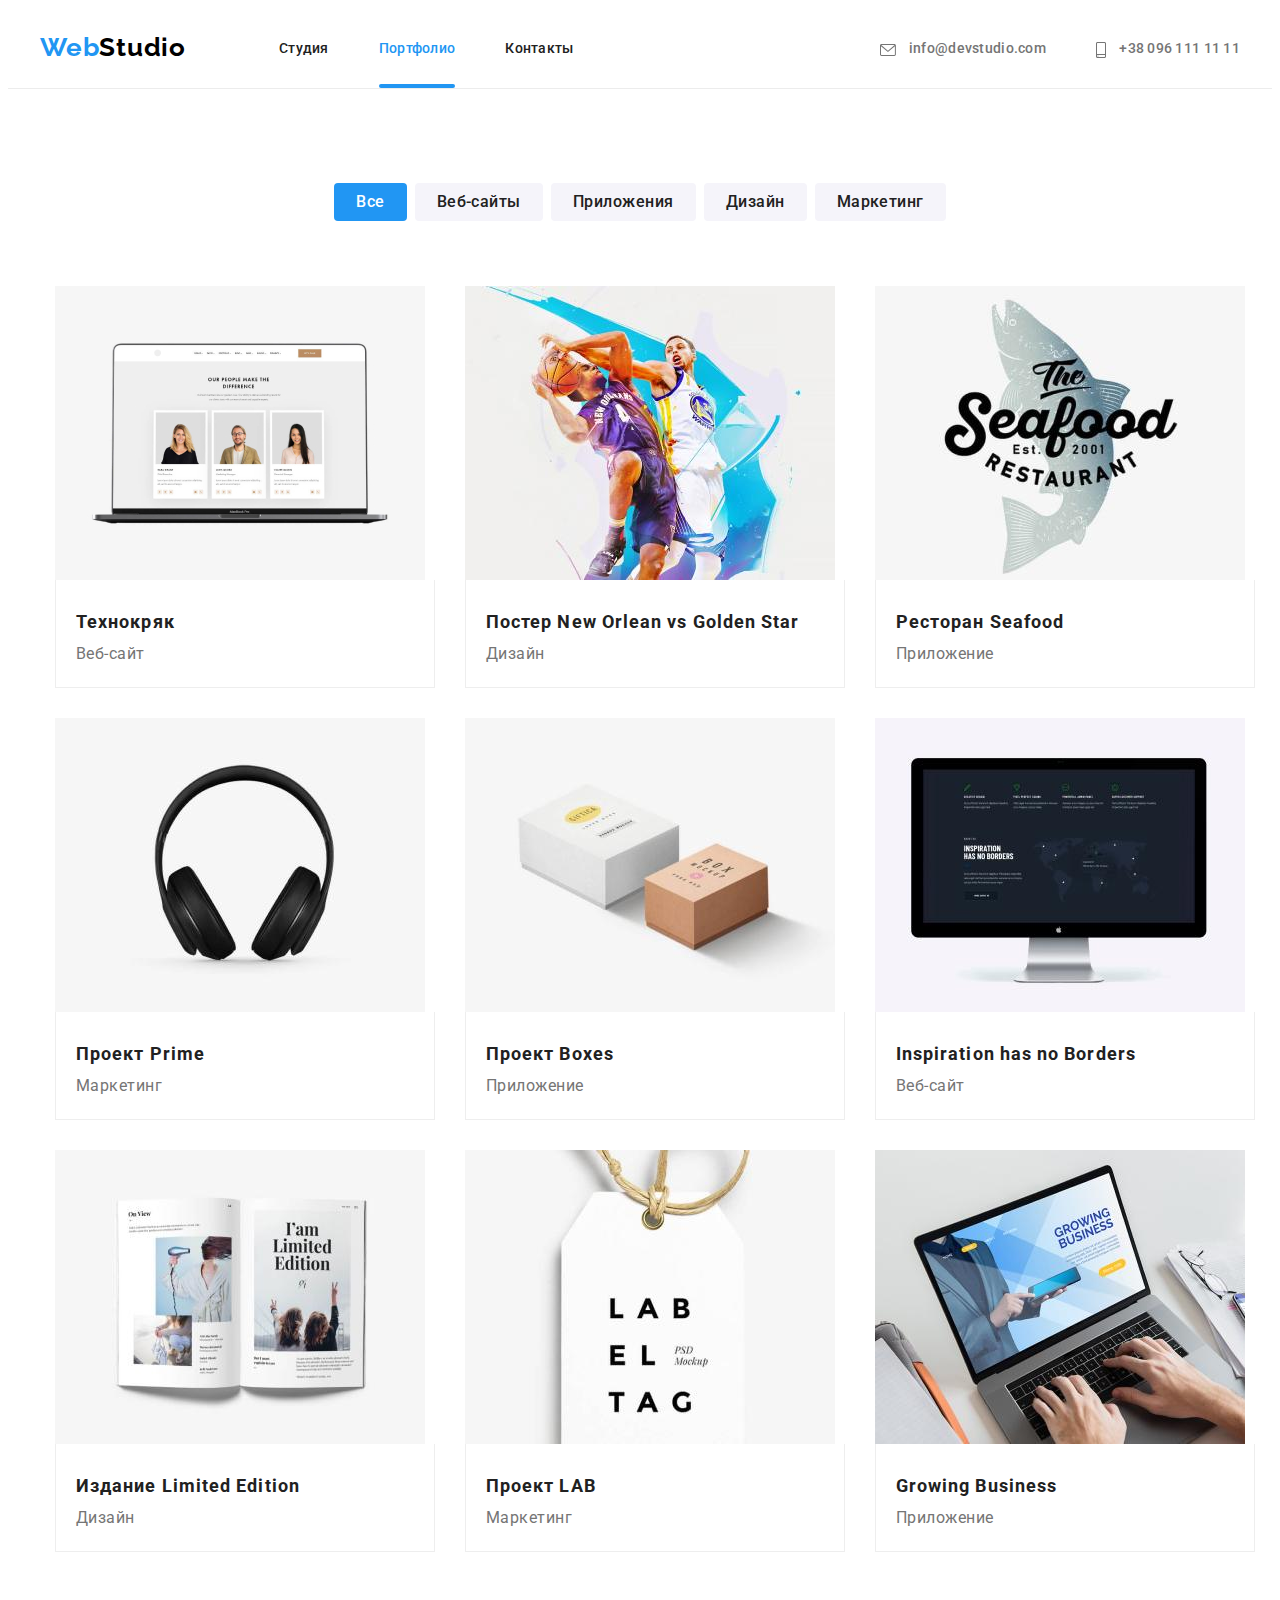
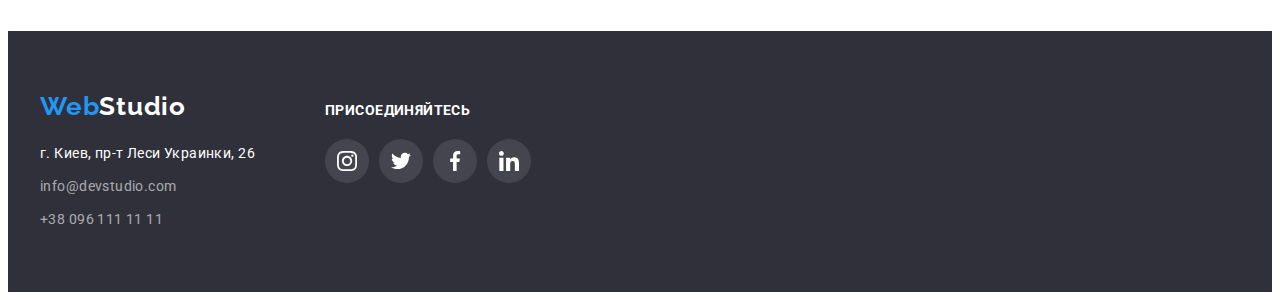
==== portfolio.html @ 4c64bd70 "hw5" ====
<!DOCTYPE html>
<html lang="ru">
  <head>
    <meta charset="UTF-8" />
    <meta http-equiv="X-UA-Compatible" content="IE=edge" />
    <meta name="viewport" content="width=device-width, initial-scale=1.0" />
    <title>Portfolio</title>
    <link rel="preconnect" href="https://fonts.googleapis.com" />
    <link rel="preconnect" href="https://fonts.gstatic.com" crossorigin />
    <link
      href="https://fonts.googleapis.com/css2?family=Raleway:wght@700&family=Roboto:wght@400;500;700;900&display=swap"
      rel="stylesheet"
    />
    <link
      rel="stylesheet"
      href="https://cdnjs.cloudflare.com/ajax/libs/modern-normalize/1.1.0/modern-normalize.min.css"
      integrity="sha512-wpPYUAdjBVSE4KJnH1VR1HeZfpl1ub8YT/NKx4PuQ5NmX2tKuGu6U/JRp5y+Y8XG2tV+wKQpNHVUX03MfMFn9Q=="
      crossorigin="anonymous"
      referrerpolicy="no-referrer"
    />
    <link rel="stylesheet" href="./css/style.css" />
  </head>
  <body>
    <header class="header">
      <div class="flex-header container">
        <nav class="header-navigation">
          <a class="header-logo link" href="">
            Web<span class="header-studio">Studio</span></a
          >
          <ul class="header-list list">
            <li class="header-item">
              <a href="./index.html" class="header-link link">Студия</a>
            </li>
            <li class="header-item">
              <a href="./portfolio.html" class="header-link link current"
                >Портфолио</a
              >
            </li>
            <li class="header-item">
              <a href="" class="header-link link">Контакты</a>
            </li>
          </ul>
        </nav>
        <ul class="header-curent list">
          <li class="header-items">
            <a href="mailto:info@devstudio.com" class="text-item link">
              <svg class="icon-header" width="16px" height="12px">
                <use href="./images/icons.svg#icon-envelope"></use>
              </svg>
              info@devstudio.com
            </a>
          </li>
          <li class="header-items">
            <a href="tel:+380961111111" class="text-item link">
              <svg class="icon-header" width="10px" height="16px">
                <use href="./images/icons.svg#icon-smartphone"></use>
              </svg>
              +38 096 111 11 11
            </a>
          </li>
        </ul>
      </div>
    </header>
    <main>
      <section class="section-list">
        <div class="container">
          <h1 hidden>Список</h1>
          <ul class="profile-list">
            <li><button type="button" class="list-btn active">Все</button></li>
            <li><button type="button" class="list-btn">Веб-сайты</button></li>
            <li><button type="button" class="list-btn">Приложения</button></li>
            <li><button type="button" class="list-btn">Дизайн</button></li>
            <li><button type="button" class="list-btn">Маркетинг</button></li>
          </ul>

          <ul class="portfolio-list">
            <li class="portfolio-item list" tabindex="0">
              <div class="portfolio-item-wrap">
                <img src="./images/img-1.jpg" width="370" height="294" alt="" />
                <p class="portfolio-item-text">
                  Технокряк это современная площадка распространения
                  коронавируса. Компании используют эту платформу для цифрового
                  шпионажа и атак на защищённые сервера конкурентов.
                </p>
              </div>
              <div class="portfolio-content">
                <h2 class="portfolio-title">Технокряк</h2>
                <p class="portfolio-text">Веб-сайт</p>
              </div>
            </li>
            <li class="portfolio-item list" tabindex="0">
              <div class="portfolio-item-wrap">
                <img src="./images/img-2.jpg" width="370" height="294" alt="" />
                <p class="portfolio-item-text">
                  Технокряк это современная площадка распространения
                  коронавируса. Компании используют эту платформу для цифрового
                  шпионажа и атак на защищённые сервера конкурентов.
                </p>
              </div>
              <div class="portfolio-content">
                <h2 class="portfolio-title">
                  Постер New Orlean vs Golden Star
                </h2>
                <p class="portfolio-text">Дизайн</p>
              </div>
            </li>
            <li class="portfolio-item list" tabindex="0">
              <div class="portfolio-item-wrap">
                <img src="./images/img-3.jpg" width="370" height="294" alt="" />
                <p class="portfolio-item-text">
                  Технокряк это современная площадка распространения
                  коронавируса. Компании используют эту платформу для цифрового
                  шпионажа и атак на защищённые сервера конкурентов.
                </p>
              </div>
              <div class="portfolio-content">
                <h2 class="portfolio-title">Ресторан Seafood</h2>
                <p class="portfolio-text">Приложение</p>
              </div>
            </li>
            <li class="portfolio-item list" tabindex="0">
              <div class="portfolio-item-wrap">
                <img src="./images/img-4.jpg" width="370" height="294" alt="" />
                <p class="portfolio-item-text">
                  Технокряк это современная площадка распространения
                  коронавируса. Компании используют эту платформу для цифрового
                  шпионажа и атак на защищённые сервера конкурентов.
                </p>
              </div>
              <div class="portfolio-content">
                <h2 class="portfolio-title">Проект Prime</h2>
                <p class="portfolio-text">Маркетинг</p>
              </div>
            </li>
            <li class="portfolio-item list" tabindex="0">
              <div class="portfolio-item-wrap">
                <img src="./images/img-5.jpg" width="370" height="294" alt="" />
                <p class="portfolio-item-text">
                  Технокряк это современная площадка распространения
                  коронавируса. Компании используют эту платформу для цифрового
                  шпионажа и атак на защищённые сервера конкурентов.
                </p>
              </div>
              <div class="portfolio-content">
                <h2 class="portfolio-title">Проект Boxes</h2>
                <p class="portfolio-text">Приложение</p>
              </div>
            </li>
            <li class="portfolio-item list" tabindex="0">
              <div class="portfolio-item-wrap">
                <img src="./images/img-6.jpg" width="370" height="294" alt="" />
                <p class="portfolio-item-text">
                  Технокряк это современная площадка распространения
                  коронавируса. Компании используют эту платформу для цифрового
                  шпионажа и атак на защищённые сервера конкурентов.
                </p>
              </div>
              <div class="portfolio-content">
                <h2 class="portfolio-title">Inspiration has no Borders</h2>
                <p class="portfolio-text">Веб-сайт</p>
              </div>
            </li>
            <li class="portfolio-item list" tabindex="0">
              <div class="portfolio-item-wrap">
                <img src="./images/img-7.jpg" width="370" height="294" alt="" />
                <p class="portfolio-item-text">
                  Технокряк это современная площадка распространения
                  коронавируса. Компании используют эту платформу для цифрового
                  шпионажа и атак на защищённые сервера конкурентов.
                </p>
              </div>
              <div class="portfolio-content">
                <h2 class="portfolio-title">Издание Limited Edition</h2>
                <p class="portfolio-text">Дизайн</p>
              </div>
            </li>
            <li class="portfolio-item list" tabindex="0">
              <div class="portfolio-item-wrap">
                <img src="./images/img-8.jpg" width="370" height="294" alt="" />
                <p class="portfolio-item-text">
                  Технокряк это современная площадка распространения
                  коронавируса. Компании используют эту платформу для цифрового
                  шпионажа и атак на защищённые сервера конкурентов.
                </p>
              </div>
              <div class="portfolio-content">
                <h2 class="portfolio-title">Проект LAB</h2>
                <p class="portfolio-text">Маркетинг</p>
              </div>
            </li>
            <li class="portfolio-item list" tabindex="0">
              <div class="portfolio-item-wrap">
                <img src="./images/img-9.jpg" width="370" height="294" alt="" />
                <p class="portfolio-item-text">
                  Технокряк это современная площадка распространения
                  коронавируса. Компании используют эту платформу для цифрового
                  шпионажа и атак на защищённые сервера конкурентов.
                </p>
              </div>
              <div class="portfolio-content">
                <h2 class="portfolio-title">Growing Business</h2>
                <p class="portfolio-text">Приложение</p>
              </div>
            </li>
          </ul>
        </div>
      </section>
    </main>
    <footer class="footer">
      <div class="container">
        <div class="footer-wrap">
          <div class="main-footer-info">
            <a class="footer-logo link" href="">
              Web<span class="footer-studio">Studio</span></a
            >
            <address>
              <ul class="footer-list list">
                <li>
                  <a
                    class="footer-link link"
                    href="https://www.google.com.ua/maps/place/%D0%B1%D1%83%D0%BB%D1%8C%D0%B2%D0%B0%D1%80+%D0%9B%D0%B5%D1%81%D1%96+%D0%A3%D0%BA%D1%80%D0%B0%D1%97%D0%BD%D0%BA%D0%B8,+26,+%D0%9A%D0%B8%D1%97%D0%B2,+02000/@50.4265841,30.5361971,17z/data=!3m1!4b1!4m5!3m4!1s0x40d4cf0e033ecbe9:0x57a4dffefec77da0!8m2!3d50.4265807!4d30.5383858!5m1!1e1?hl=uk"
                    >г. Киев, пр-т Леси Украинки, 26</a
                  >
                </li>
                <li>
                  <a class="footer-mail link" href="mailto:info@devstudio.com"
                    >info@devstudio.com</a
                  >
                </li>
                <li>
                  <a class="footer-tel link" href="tel:+380961111111"
                    >+38 096 111 11 11</a
                  >
                </li>
              </ul>
            </address>
          </div>
          <div class="social-footer-info">
            <p class="footer-title">присоединяйтесь</p>
            <ul class="social-footer-list list">
              <li class="social-footer-item">
                <a class="social-footer-link" href="">
                  <svg class="social-footer-svg" width="20" heigth="20">
                    <use href="./images/icons.svg#icon-instagram-2"></use>
                  </svg>
                </a>
              </li>
              <li class="social-footer-item">
                <a class="social-footer-link" href="">
                  <svg class="social-footer-svg" width="20" heigth="20">
                    <use href="./images/icons.svg#icon-twitter-1"></use>
                  </svg>
                </a>
              </li>
              <li class="social-footer-item">
                <a class="social-footer-link" href="">
                  <svg class="social-footer-svg" width="20" heigth="20">
                    <use href="./images/icons.svg#icon-facebook-1"></use>
                  </svg>
                </a>
              </li>
              <li class="social-footer-item">
                <a class="social-footer-link" href="">
                  <svg class="social-footer-svg" width="20" heigth="20">
                    <use href="./images/icons.svg#icon-linkedin-1"></use>
                  </svg>
                </a>
              </li>
            </ul>
          </div>
        </div>
      </div>
    </footer>
  </body>
</html>
---- css/style.css ----
:root {
  --main-title-color: #ffffff;
  --second-title-color: #212121;
  --first-text-color: #757575;
  --second-text-color: rgba(255, 255, 255, 0.6);
  --first-button-color: #2196f3;
}
body {
  font-family: Roboto, sans-serif;
  background-color: var(--main-title-color);
  color: var(--second-title-color);
}
p,
h1,
h2,
h3,
h4,
h5,
h6 {
  margin: 0 auto;
}

ul {
  padding: 0;
  margin: 0;
}
.flex-header.container {
  display: flex;
  justify-content: space-between;
  align-items: center;
}
.container {
  max-width: 1200px;
  margin: 0 auto;
  padding: 0 15px;
}
img {
  display: block;
  max-width: 100%;
  height: auto;
}
.header {
  border-bottom: 1px solid #ececec;
}
.header-navigation {
  display: inline-flex;
  align-items: center;
}

.header-list {
  display: flex;
}

.header-curent {
  display: inline-flex;
  align-items: center;
}

.list {
  list-style: none;
}
.link {
  text-decoration: none;
}

/*--------------HEADER----------*/
.header-logo {
  font-family: Raleway;
  font-style: normal;
  font-weight: 700;
  font-size: 26px;
  line-height: 1.19;
  letter-spacing: 0.03em;
  color: var(--first-button-color);
  margin-right: 93px;
  padding-top: 24px;
  padding-bottom: 25px;
}
.header-item {
  margin-right: 50px;
}
.header-list li:last-child {
  margin-right: 0;
}

.header-studio {
  font-family: Raleway;
  font-style: normal;
  font-weight: 700;
  font-size: 26px;
  line-height: 1.19;
  letter-spacing: 0.03em;
  color: #000000;
}
.header-link {
  font-family: Roboto;
  font-weight: 500;
  font-size: 14px;
  line-height: 1.14;
  letter-spacing: 0.02em;
  color: var(--second-title-color);
  padding-top: 32px;
  padding-bottom: 32px;
  position: relative;
}
.header-link:hover,
.header-link:focus,
.text-item:hover,
.text-item:focus {
  color: var(--first-button-color);
  transition: color 250ms linear;
  transition-timing-function: cubic-bezier(0.4, 0, 0.2, 1);
}
.header-link.current {
  color: var(--first-button-color);
}
.header-link.current::after {
  content: "";
  width: 100%;
  height: 4px;
  background-color: #2196f3;
  border-radius: 10px;
  position: absolute;
  left: 0;
  bottom: 0;
}
.header-curent li:last-child {
  margin: 0;
}
.text-item {
  font-family: Roboto;
  font-weight: 500;
  font-size: 14px;
  line-height: 1.14;
  letter-spacing: 0.02em;
  color: var(--first-text-color);

  padding-top: 32px;
  padding-bottom: 32px;
}
.header-items {
  margin-right: 50px;
}
.icon-header {
  align-items: center;
  justify-content: center;
  margin-right: 10px;
  fill: currentColor;
  vertical-align: middle;
}

/*----------------HERO--------------*/
.hero {
  background: #2f303a;
  background-image: linear-gradient(
      rgba(47, 48, 58, 0.4),
      rgba(47, 48, 58, 0.4)
    ),
    url(../images/hero-btn.jpg);
  background-size: cover;
  background-position: center;
  padding: 200px 0;
  text-align: center;
  max-width: 1600px;
  margin: 0 auto;
}
.hero-title {
  font-family: Roboto;
  font-weight: 900;
  font-size: 44px;
  line-height: 1.36;
  letter-spacing: 0.06em;
  text-transform: uppercase;
  color: #ffffff;
  margin-bottom: 30px;
  width: 698px;
}
.hero-btn {
  cursor: pointer;
  background-color: var(--first-button-color);
  font-family: inherit;
  font-style: normal;
  font-weight: 700;
  font-size: 16px;
  line-height: 1.88;
  letter-spacing: 0.06em;
  color: var(--main-title-color);
  border: 0;
  border-radius: 4px;
  padding-top: 10px;
  padding-bottom: 10px;
  padding-left: 32px;
  padding-right: 32px;
}
.hero-btn:hover,
.hero-btn:focus {
  background-color: #188ce8;
}
.svg-features {
  display: flex;
  align-items: center;
  justify-content: center;
  margin-bottom: 30px;
  width: 270px;
  height: 120px;
  background-color: #f5f4fa;
  border-radius: 4px;
}
.svg-main {
  display: flex;
  width: 70px;
  height: 70px;
}
.title-features {
  font-style: normal;
  font-weight: 700;
  font-size: 14px;
  line-height: 1.14;
  letter-spacing: 0.03em;
  text-transform: uppercase;
  color: #212121;
  margin-bottom: 10px;
}
.text-list li {
  width: 270px;
}
.team-section {
  padding-bottom: 92px;
}
.heading {
  margin-bottom: 50px;
}
.text {
  font-size: 14px;
  line-height: 1.71;
  letter-spacing: 0.03em;
  color: var(--first-text-color);
}
.heading {
  font-weight: 700;
  font-size: 36px;
  line-height: 1.16;
  text-align: center;
  letter-spacing: 0.03em;
  color: var(--second-title-color);
}
.lists-item:hover .list-top-text {
  transform: translateY(0);
}
.lists-item-wrap {
  position: relative;
}
.list-top-text {
  position: absolute;
  width: 100%;
  bottom: 0;
  left: 0;
  font-size: 14px;
  font-weight: bold;
  line-height: 1.14;
  text-align: center;
  letter-spacing: 0.03em;
  text-transform: uppercase;
  color: #ffffff;
  background: rgba(47, 48, 58, 0.8);
  padding-left: 82px;
  padding-bottom: 27px;
  padding-top: 27px;
  padding-right: 83px;
  /* transform: translateY(100%); */
  /* transition: transform 250ms cubic-bezier(0.4, 0, 0.2, 1); */
}
/*--------------TEAM-------------*/
.team {
  background: #f5f4fa;
  padding: 92px 0;
}

.team-list {
  font-weight: 700;
  font-size: 36px;
  line-height: 1.16;
  text-align: center;
  letter-spacing: 0.03em;
  color: var(--second-title-color);
  margin-bottom: 50px;
}

.list-title {
  font-weight: 500;
  font-size: 16px;
  line-height: 1.19;
  letter-spacing: 0.03em;
  color: var(--second-title-color);
  margin-bottom: 10px;
}
.list-item {
  font-size: 16px;
  line-height: 1.19;
  letter-spacing: 0.03em;
  color: var(--first-text-color);
}
.team-text {
  display: flex;
  padding: 0 15px;
}
.team-text li:last-child {
  margin-right: 0;
}

.team-info {
  padding: 30px 0;
  text-align: center;
  padding-left: 32px;
  padding-right: 32px;
}

.team-text .team-text-item {
  background: var(--main-title-color);
  display: inline-block;
  max-width: 270px;
  width: 100%;
  margin-right: 30px;
  box-shadow: 0px 1px 3px rgba(0, 0, 0, 0.12), 0px 1px 1px rgba(0, 0, 0, 0.14),
    0px 2px 1px rgba(0, 0, 0, 0.2);
  border-radius: 0px 0px 4px 4px;
}

.features {
  padding-top: 94px;
  padding-bottom: 94px;
}

.lists li:last-child {
  margin-right: 0;
}
.lists li {
  margin-right: 30px;
}

.lists {
  display: flex;
}
.team-social-list {
  display: flex;
  align-items: center;
  justify-content: center;
  padding: 0px;
  padding-top: 16px;
}
.team-social-item {
  width: 44px;
  height: 44px;
  margin-right: 10px;
}
.team-social-link {
  width: 100%;
  height: 100%;
  border-radius: 50%;
  justify-content: center;
  display: flex;
  align-items: center;
  color: #afb1b8;
}
.team-social-link:hover,
.team-social-link:focus {
  background: var(--first-button-color);
  color: var(--main-title-color);
}
.team-social-link-svg {
  width: 20px;
  height: 20px;
  background-color: transparent;
  fill: currentColor;
  transition: color 250ms;
}
.portfolio-item {
  margin: 15px;
  width: calc(33% - 26px);
  position: relative;
  cursor: pointer;
}

.portfolio-item img {
  max-width: 370px;
  width: 100%;
  display: block;
}

.portfolio-list {
  display: flex;
  flex-wrap: wrap;
  margin-right: -30px;
  margin-bottom: -30px;
}
.portfolio-content {
  border-left: 1px solid #eeeeee;
  border-right: 1px solid #eeeeee;
  border-bottom: 1px solid #eeeeee;
  padding: 24px 20px 24px;
}
.clients-link:hover,
.clients-link:focus {
  color: var(--first-button-color);
  border: 1px solid var(--first-button-color);
  transition: color 250ms linear;
  transition: color 250ms linear, border-color 250ms;
  transition-timing-function: cubic-bezier(5.4, 0, 0.2, 1);
}
.portfolio-item:hover,
.portfolio-item:focus {
  box-shadow: 0px 1px 1px rgba(0, 0, 0, 0.12), 0px 4px 4px rgba(0, 0, 0, 0.06),
    1px 4px 6px rgba(0, 0, 0, 0.16);
}

/*---------------FOOTER----------*/
.footer {
  background: #2f303a;
  padding: 60px 0px;
}
.footer-logo {
  font-family: Raleway;
  font-style: normal;
  font-weight: 700;
  font-size: 26px;
  line-height: 1.19;
  letter-spacing: 0.03em;
  color: var(--first-button-color);
  display: block;
  margin-bottom: 20px;
}
.footer-studio {
  font-family: Raleway;
  font-style: normal;
  font-weight: 700;
  font-size: 26px;
  line-height: 1.19;
  letter-spacing: 0.03em;
  color: #ffffff;
}
.footer-link {
  font-family: Roboto;
  font-style: normal;
  font-weight: normal;
  font-size: 14px;
  line-height: 1.71;
  letter-spacing: 0.03em;
  color: var(--main-title-color);
  margin-bottom: 9px;
}
.footer-mail {
  font-family: Roboto;
  font-style: normal;
  font-weight: normal;
  font-size: 14px;
  line-height: 1.71;
  letter-spacing: 0.03em;
  color: rgba(255, 255, 255, 0.6);
}
.footer-tel {
  font-family: Roboto;
  font-style: normal;
  font-weight: normal;
  font-size: 14px;
  line-height: 1.71;
  letter-spacing: 0.03em;
  color: rgba(255, 255, 255, 0.6);
}
.footer-mail:hover,
.footer-mail:focus,
.footer-tel:hover,
.footer-tel:focus,
.footer-link:hover,
.footer-link:focus {
  color: var(--first-button-color);
  transition: color 250ms linear;
  transition-timing-function: cubic-bezier(0.4, 0, 0.2, 1);
}

.footer-list li {
  margin-bottom: 9px;
}
.footer-list li:last-child {
  margin-bottom: 0;
}
.footer-wrap {
  display: flex;
}
.section-title {
  font-weight: 700;
  font-size: 36px;
  line-height: 42px;
  text-align: center;
  letter-spacing: 0.03em;
  color: var(--second-title-color);
  margin-bottom: 50px;
}
.section-clients {
  display: block;
  text-align: center;
  padding: 94px 0;
}
.regular-clients-list {
  display: flex;
  justify-content: center;
  padding: 0 15px;
}
.regular-clients-item:not(:last-child) {
  margin-right: 30px;
}
.clients-link {
  display: flex;
  justify-content: center;
  align-items: center;
  width: 170px;
  height: 92px;
  border: 1px solid #afb1b8;
  border-radius: 4px;
  color: #afb1b8;
}
.clients-svg {
  width: 106px;
  height: 60px;
  fill: currentColor;
}
.footer-wrap {
  display: flex;
  align-items: baseline;
}
.footer-title {
  font-weight: 700;
  font-size: 14px;
  line-height: 1.14;
  letter-spacing: 0.03em;
  text-transform: uppercase;
  color: var(--main-title-color);
  justify-content: center;
  margin-bottom: 20px;
}
.social-footer-list {
  display: flex;
}
.social-footer-link:hover,
.social-footer-link:focus {
  background: var(--first-button-color);
  transition: color 250ms linear, background-color 250ms linear;
  transition-timing-function: cubic-bezier(0.4, 0, 0.2, 1);
}
.social-footer-item {
  width: 44px;
  height: 44px;
  border-radius: 50%;
}
.social-footer-link {
  width: 100%;
  height: 100%;
  display: flex;
  justify-content: center;
  align-items: center;
  border-radius: 50%;
  background-color: rgba(255, 255, 255, 0.1);
  margin-right: 10px;
}
.social-footer-svg {
  fill: var(--main-title-color);
  width: 20px;
  height: 20px;
}
.social-footer-info {
  justify-content: center;
  margin-left: 70px;
}

.social-footer-item:not(:last-child) {
  margin-right: 10px;
}
/*---------------PORTFOLIO--------*/
.list-btn {
  cursor: pointer;
  border: 0;
  background: #f5f4fa;
  border-radius: 4px;
  font-family: Roboto;
  font-style: normal;
  font-weight: 500;
  font-size: 16px;
  line-height: 1.62;
  letter-spacing: 0.03em;
  color: var(--second-title-color);
  padding: 6px 22px 6px 22px;
}

.list-btn:hover,
.list-btn:focus {
  color: var(--main-title-color);
  background: var(--first-button-color);
  box-shadow: 0px 1px 1px rgba(0, 0, 0, 0.12), 0px 4px 4px rgba(0, 0, 0, 0.06),
    1px 4px 6px rgba(0, 0, 0, 0.16);
  transition: color 250ms linear, background-color 250ms linear;
  transition-timing-function: cubic-bezier(5.4, 0, 0.2, 1);
}
.active {
  background: var(--first-button-color);
  color: var(--main-title-color);
}
.portfolio-item-wrap {
  position: relative;
  overflow: hidden;
}
.portfolio-item-text {
  font-style: normal;
  font-weight: normal;
  font-size: 18px;
  line-height: 1.56;
  letter-spacing: 0.03em;
  color: #ffffff;
  background: rgba(33, 150, 243, 0.9);
  position: absolute;
  top: 0;
  left: 0;
  padding: 63px 24px 63px 24px;
  transform: translateY(100%);
}
.portfolio-item:hover .portfolio-item-text {
  transform: translateY(0);
  transition: 250ms linear;
  transition-timing-function: cubic-bezier(5.4, 0, 0.2, 1);
}
.portfolio-title {
  font-weight: 700;
  font-size: 18px;
  line-height: 2;
  letter-spacing: 0.06em;
  color: var(--second-title-color);
  margin-bottom: 4px;
}
.portfolio-text {
  font-weight: normal;
  font-size: 16px;
  line-height: 1.19;
  letter-spacing: 0.03em;
  color: var(--first-text-color);
}
.profile-list li {
  margin-right: 8px;
}
.profile-list li:last-child {
  margin: 0;
}
.profile-list {
  display: flex;
  justify-content: center;
  list-style: none;
  margin-bottom: 50px;
}

.section-list {
  padding: 94px 0;
}
.backdrop {
  width: 100vw;
  height: 100vh;
  background: rgba(0, 0, 0, 0.2);
  position: fixed;
  top: 0;
  left: 0;
}
.modal {
  width: 500px;
  min-height: 500px;
  background-color: #ffffff;
  border-radius: 4px;
  position: absolute;
  top: 50%;
  left: 50%;
  transform: translate(-50%, -50%);
}
.icon-close {
  width: 18px;
  height: 18px;
}
.modal-close {
  cursor: pointer;
  position: absolute;
  top: 10px;
  right: 10px;
  width: 30px;
  height: 30px;
  background-color: transparent;
  border: 1px solid rgba(0, 0, 0, 0.1);
  border-radius: 50%;
  display: flex;
  align-items: center;
  justify-content: center;
}
.is-hidden {
  visibility: hidden;
  opacity: 0;
  pointer-events: none;
}
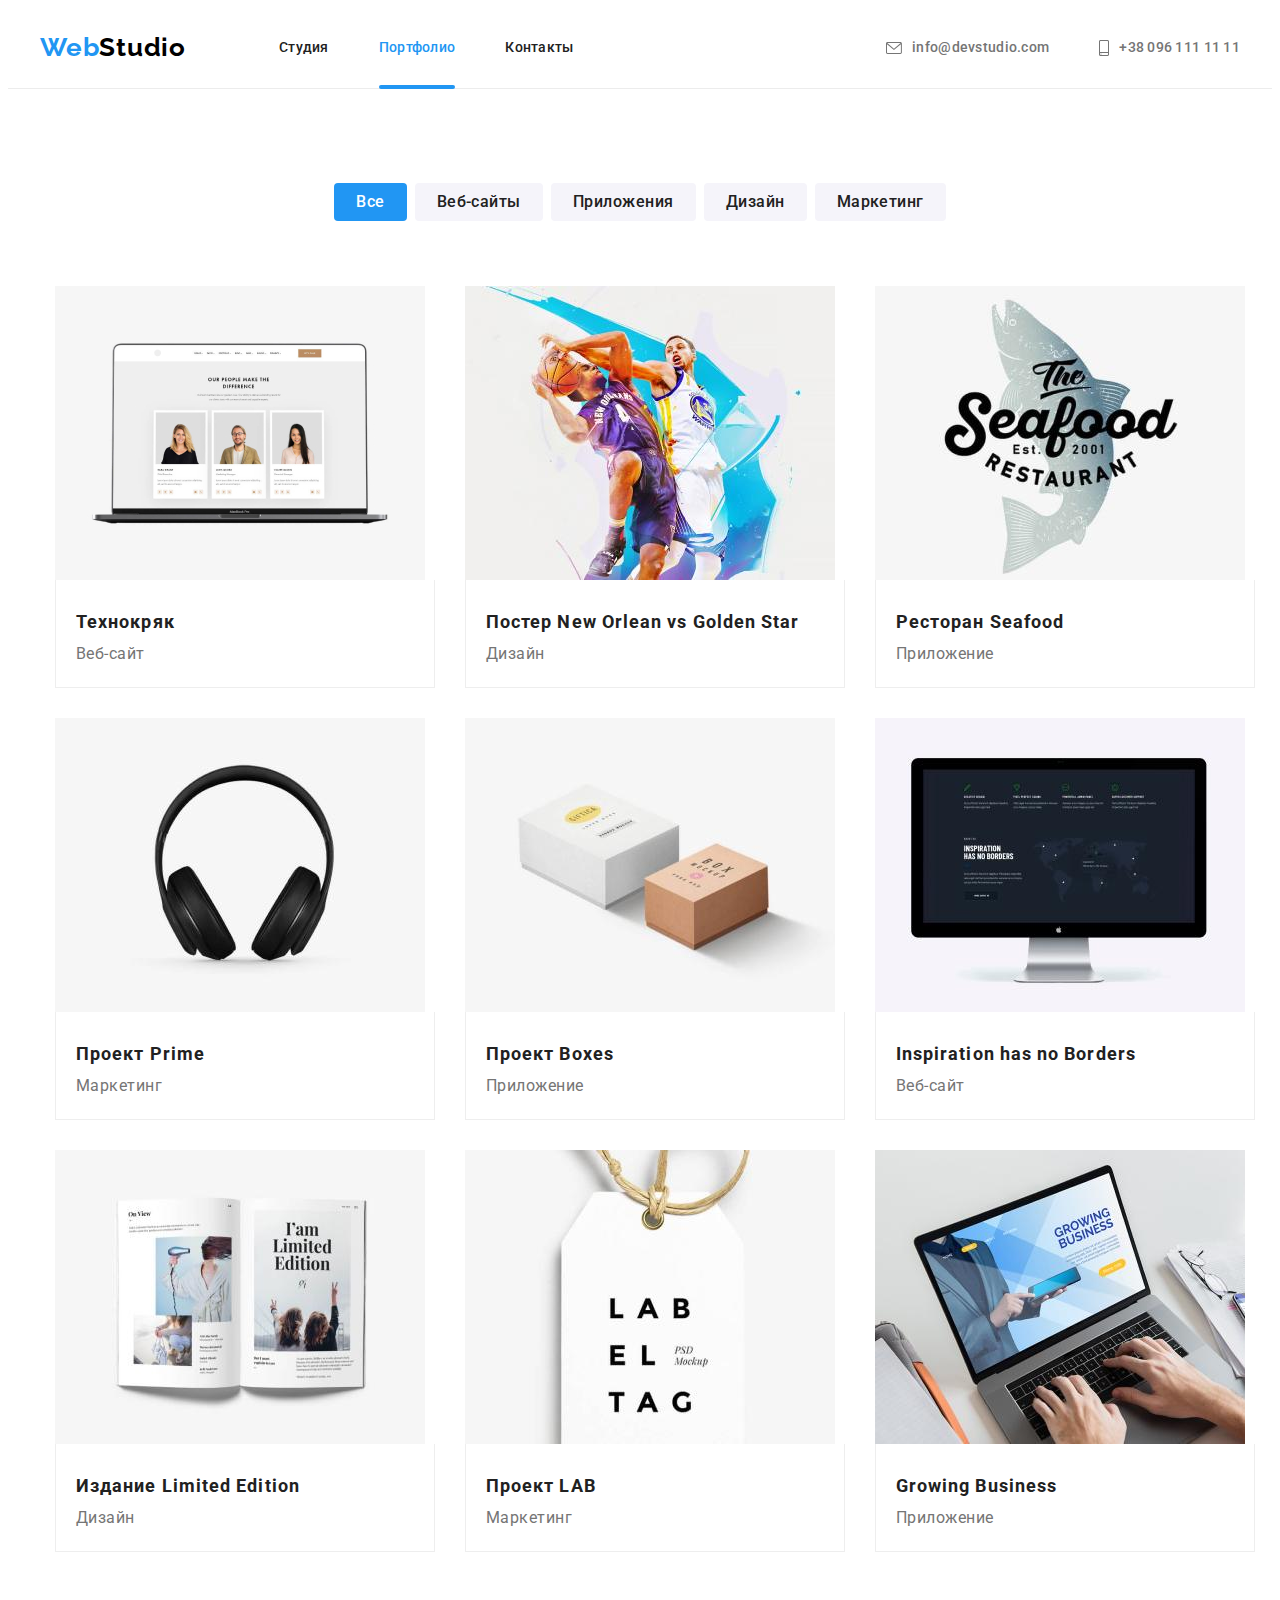
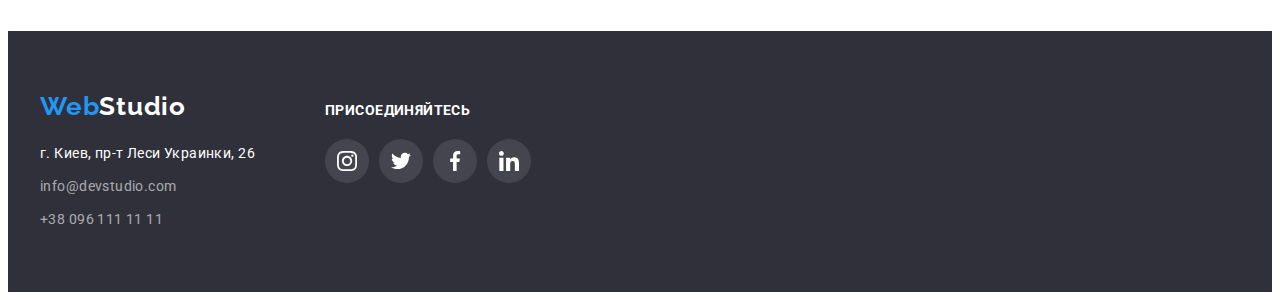
==== commit f5cf36dc: "hw5" ====
--- a/portfolio.html
+++ b/portfolio.html
@@ -74,19 +74,26 @@
           </ul>
 
           <ul class="portfolio-list">
-            <li class="portfolio-item list" tabindex="0">
-              <div class="portfolio-item-wrap">
-                <img src="./images/img-1.jpg" width="370" height="294" alt="" />
-                <p class="portfolio-item-text">
-                  Технокряк это современная площадка распространения
-                  коронавируса. Компании используют эту платформу для цифрового
-                  шпионажа и атак на защищённые сервера конкурентов.
-                </p>
-              </div>
-              <div class="portfolio-content">
-                <h2 class="portfolio-title">Технокряк</h2>
-                <p class="portfolio-text">Веб-сайт</p>
-              </div>
+            <li class="portfolio-item list">
+              <a href="" class="portfolio-link link">
+                <div class="portfolio-item-wrap">
+                  <img
+                    src="./images/img-1.jpg"
+                    width="370"
+                    height="294"
+                    alt=""
+                  />
+                  <p class="portfolio-item-text">
+                    Технокряк это современная площадка распространения
+                    коронавируса. Компании используют эту платформу для
+                    цифрового шпионажа и атак на защищённые сервера конкурентов.
+                  </p>
+                </div>
+                <div class="portfolio-content">
+                  <h2 class="portfolio-title">Технокряк</h2>
+                  <p class="portfolio-text">Веб-сайт</p>
+                </div>
+              </a>
             </li>
             <li class="portfolio-item list" tabindex="0">
               <div class="portfolio-item-wrap">
@@ -240,28 +247,28 @@
             <ul class="social-footer-list list">
               <li class="social-footer-item">
                 <a class="social-footer-link" href="">
-                  <svg class="social-footer-svg" width="20" heigth="20">
+                  <svg class="social-footer-svg">
                     <use href="./images/icons.svg#icon-instagram-2"></use>
                   </svg>
                 </a>
               </li>
               <li class="social-footer-item">
                 <a class="social-footer-link" href="">
-                  <svg class="social-footer-svg" width="20" heigth="20">
+                  <svg class="social-footer-svg">
                     <use href="./images/icons.svg#icon-twitter-1"></use>
                   </svg>
                 </a>
               </li>
               <li class="social-footer-item">
                 <a class="social-footer-link" href="">
-                  <svg class="social-footer-svg" width="20" heigth="20">
+                  <svg class="social-footer-svg">
                     <use href="./images/icons.svg#icon-facebook-1"></use>
                   </svg>
                 </a>
               </li>
               <li class="social-footer-item">
                 <a class="social-footer-link" href="">
-                  <svg class="social-footer-svg" width="20" heigth="20">
+                  <svg class="social-footer-svg">
                     <use href="./images/icons.svg#icon-linkedin-1"></use>
                   </svg>
                 </a>
--- a/css/style.css
+++ b/css/style.css
@@ -93,7 +93,6 @@
   color: #000000;
 }
 .header-link {
-  font-family: Roboto;
   font-weight: 500;
   font-size: 14px;
   line-height: 1.14;
@@ -102,14 +101,17 @@
   padding-top: 32px;
   padding-bottom: 32px;
   position: relative;
+  display: flex;
+  align-items: center;
+  transition-property: color;
+  transition-duration: 250ms;
+  transition-timing-function: cubic-bezier(0.4, 0, 0.2, 1);
 }
 .header-link:hover,
 .header-link:focus,
 .text-item:hover,
 .text-item:focus {
   color: var(--first-button-color);
-  transition: color 250ms linear;
-  transition-timing-function: cubic-bezier(0.4, 0, 0.2, 1);
 }
 .header-link.current {
   color: var(--first-button-color);
@@ -122,21 +124,24 @@
   border-radius: 10px;
   position: absolute;
   left: 0;
-  bottom: 0;
+  bottom: -1px;
 }
 .header-curent li:last-child {
   margin: 0;
 }
 .text-item {
-  font-family: Roboto;
   font-weight: 500;
   font-size: 14px;
   line-height: 1.14;
   letter-spacing: 0.02em;
   color: var(--first-text-color);
-
+  display: flex;
+  align-items: center;
   padding-top: 32px;
   padding-bottom: 32px;
+  transition-property: color;
+  transition-duration: 250ms;
+  transition-timing-function: cubic-bezier(0.4, 0, 0.2, 1);
 }
 .header-items {
   margin-right: 50px;
@@ -252,7 +257,11 @@
 }
 .list-top-text {
   position: absolute;
-  width: 100%;
+  display: flex;
+  width: 370px;
+  height: 70px;
+  align-items: center;
+  justify-content: center;
   bottom: 0;
   left: 0;
   font-size: 14px;
@@ -263,10 +272,7 @@
   text-transform: uppercase;
   color: #ffffff;
   background: rgba(47, 48, 58, 0.8);
-  padding-left: 82px;
-  padding-bottom: 27px;
-  padding-top: 27px;
-  padding-right: 83px;
+
   /* transform: translateY(100%); */
   /* transition: transform 250ms cubic-bezier(0.4, 0, 0.2, 1); */
 }
@@ -299,6 +305,7 @@
   line-height: 1.19;
   letter-spacing: 0.03em;
   color: var(--first-text-color);
+  margin-bottom: 16px;
 }
 .team-text {
   display: flex;
@@ -346,7 +353,6 @@
   align-items: center;
   justify-content: center;
   padding: 0px;
-  padding-top: 16px;
 }
 .team-social-item {
   width: 44px;
@@ -361,6 +367,9 @@
   display: flex;
   align-items: center;
   color: #afb1b8;
+  transition-property: color, background-color;
+  transition-duration: 250ms;
+  transition-timing-function: cubic-bezier(0.4, 0, 0.2, 1);
 }
 .team-social-link:hover,
 .team-social-link:focus {
@@ -372,13 +381,15 @@
   height: 20px;
   background-color: transparent;
   fill: currentColor;
-  transition: color 250ms;
 }
 .portfolio-item {
   margin: 15px;
   width: calc(33% - 26px);
   position: relative;
   cursor: pointer;
+  transition-property: box-shadow, color;
+  transition-duration: 250ms;
+  transition-timing-function: cubic-bezier(0.4, 0, 0.2, 1);
 }
 
 .portfolio-item img {
@@ -403,12 +414,9 @@
 .clients-link:focus {
   color: var(--first-button-color);
   border: 1px solid var(--first-button-color);
-  transition: color 250ms linear;
-  transition: color 250ms linear, border-color 250ms;
-  transition-timing-function: cubic-bezier(5.4, 0, 0.2, 1);
-}
-.portfolio-item:hover,
-.portfolio-item:focus {
+}
+.portfolio-link:hover,
+.portfolio-link:focus {
   box-shadow: 0px 1px 1px rgba(0, 0, 0, 0.12), 0px 4px 4px rgba(0, 0, 0, 0.06),
     1px 4px 6px rgba(0, 0, 0, 0.16);
 }
@@ -430,7 +438,6 @@
   margin-bottom: 20px;
 }
 .footer-studio {
-  font-family: Raleway;
   font-style: normal;
   font-weight: 700;
   font-size: 26px;
@@ -439,7 +446,6 @@
   color: #ffffff;
 }
 .footer-link {
-  font-family: Roboto;
   font-style: normal;
   font-weight: normal;
   font-size: 14px;
@@ -447,24 +453,31 @@
   letter-spacing: 0.03em;
   color: var(--main-title-color);
   margin-bottom: 9px;
+  transition-property: color;
+  transition-duration: 250ms;
+  transition-timing-function: cubic-bezier(0.4, 0, 0.2, 1);
 }
 .footer-mail {
-  font-family: Roboto;
   font-style: normal;
   font-weight: normal;
   font-size: 14px;
   line-height: 1.71;
   letter-spacing: 0.03em;
   color: rgba(255, 255, 255, 0.6);
+  transition-property: color;
+  transition-duration: 250ms;
+  transition-timing-function: cubic-bezier(0.4, 0, 0.2, 1);
 }
 .footer-tel {
-  font-family: Roboto;
   font-style: normal;
   font-weight: normal;
   font-size: 14px;
   line-height: 1.71;
   letter-spacing: 0.03em;
   color: rgba(255, 255, 255, 0.6);
+  transition-property: color;
+  transition-duration: 250ms;
+  transition-timing-function: cubic-bezier(0.4, 0, 0.2, 1);
 }
 .footer-mail:hover,
 .footer-mail:focus,
@@ -473,8 +486,6 @@
 .footer-link:hover,
 .footer-link:focus {
   color: var(--first-button-color);
-  transition: color 250ms linear;
-  transition-timing-function: cubic-bezier(0.4, 0, 0.2, 1);
 }
 
 .footer-list li {
@@ -517,6 +528,9 @@
   border: 1px solid #afb1b8;
   border-radius: 4px;
   color: #afb1b8;
+  transition-property: color, border-color;
+  transition-duration: 250ms;
+  transition-timing-function: cubic-bezier(0.4, 0, 0.2, 1);
 }
 .clients-svg {
   width: 106px;
@@ -543,8 +557,6 @@
 .social-footer-link:hover,
 .social-footer-link:focus {
   background: var(--first-button-color);
-  transition: color 250ms linear, background-color 250ms linear;
-  transition-timing-function: cubic-bezier(0.4, 0, 0.2, 1);
 }
 .social-footer-item {
   width: 44px;
@@ -560,6 +572,9 @@
   border-radius: 50%;
   background-color: rgba(255, 255, 255, 0.1);
   margin-right: 10px;
+  transition-property: background-color;
+  transition-duration: 250ms;
+  transition-timing-function: cubic-bezier(0.4, 0, 0.2, 1);
 }
 .social-footer-svg {
   fill: var(--main-title-color);
@@ -588,6 +603,9 @@
   letter-spacing: 0.03em;
   color: var(--second-title-color);
   padding: 6px 22px 6px 22px;
+  transition-property: color, box-shadow, background-color;
+  transition-duration: 250ms;
+  transition-timing-function: cubic-bezier(0.4, 0, 0.2, 1);
 }
 
 .list-btn:hover,
@@ -596,8 +614,6 @@
   background: var(--first-button-color);
   box-shadow: 0px 1px 1px rgba(0, 0, 0, 0.12), 0px 4px 4px rgba(0, 0, 0, 0.06),
     1px 4px 6px rgba(0, 0, 0, 0.16);
-  transition: color 250ms linear, background-color 250ms linear;
-  transition-timing-function: cubic-bezier(5.4, 0, 0.2, 1);
 }
 .active {
   background: var(--first-button-color);
@@ -623,8 +639,6 @@
 }
 .portfolio-item:hover .portfolio-item-text {
   transform: translateY(0);
-  transition: 250ms linear;
-  transition-timing-function: cubic-bezier(5.4, 0, 0.2, 1);
 }
 .portfolio-title {
   font-weight: 700;
@@ -664,6 +678,10 @@
   position: fixed;
   top: 0;
   left: 0;
+  transition: opacity 250ms, visibility 250ms;
+}
+.backdrop.is-hidden .modal {
+  transform: scale(1.5);
 }
 .modal {
   width: 500px;
@@ -673,7 +691,9 @@
   position: absolute;
   top: 50%;
   left: 50%;
-  transform: translate(-50%, -50%);
+  transform: scale(1) translate(-50%, -50%);
+  transition-duration: 250ms;
+  transition-timing-function: cubic-bezier(0.4, 0, 0.2, 1);
 }
 .icon-close {
   width: 18px;
